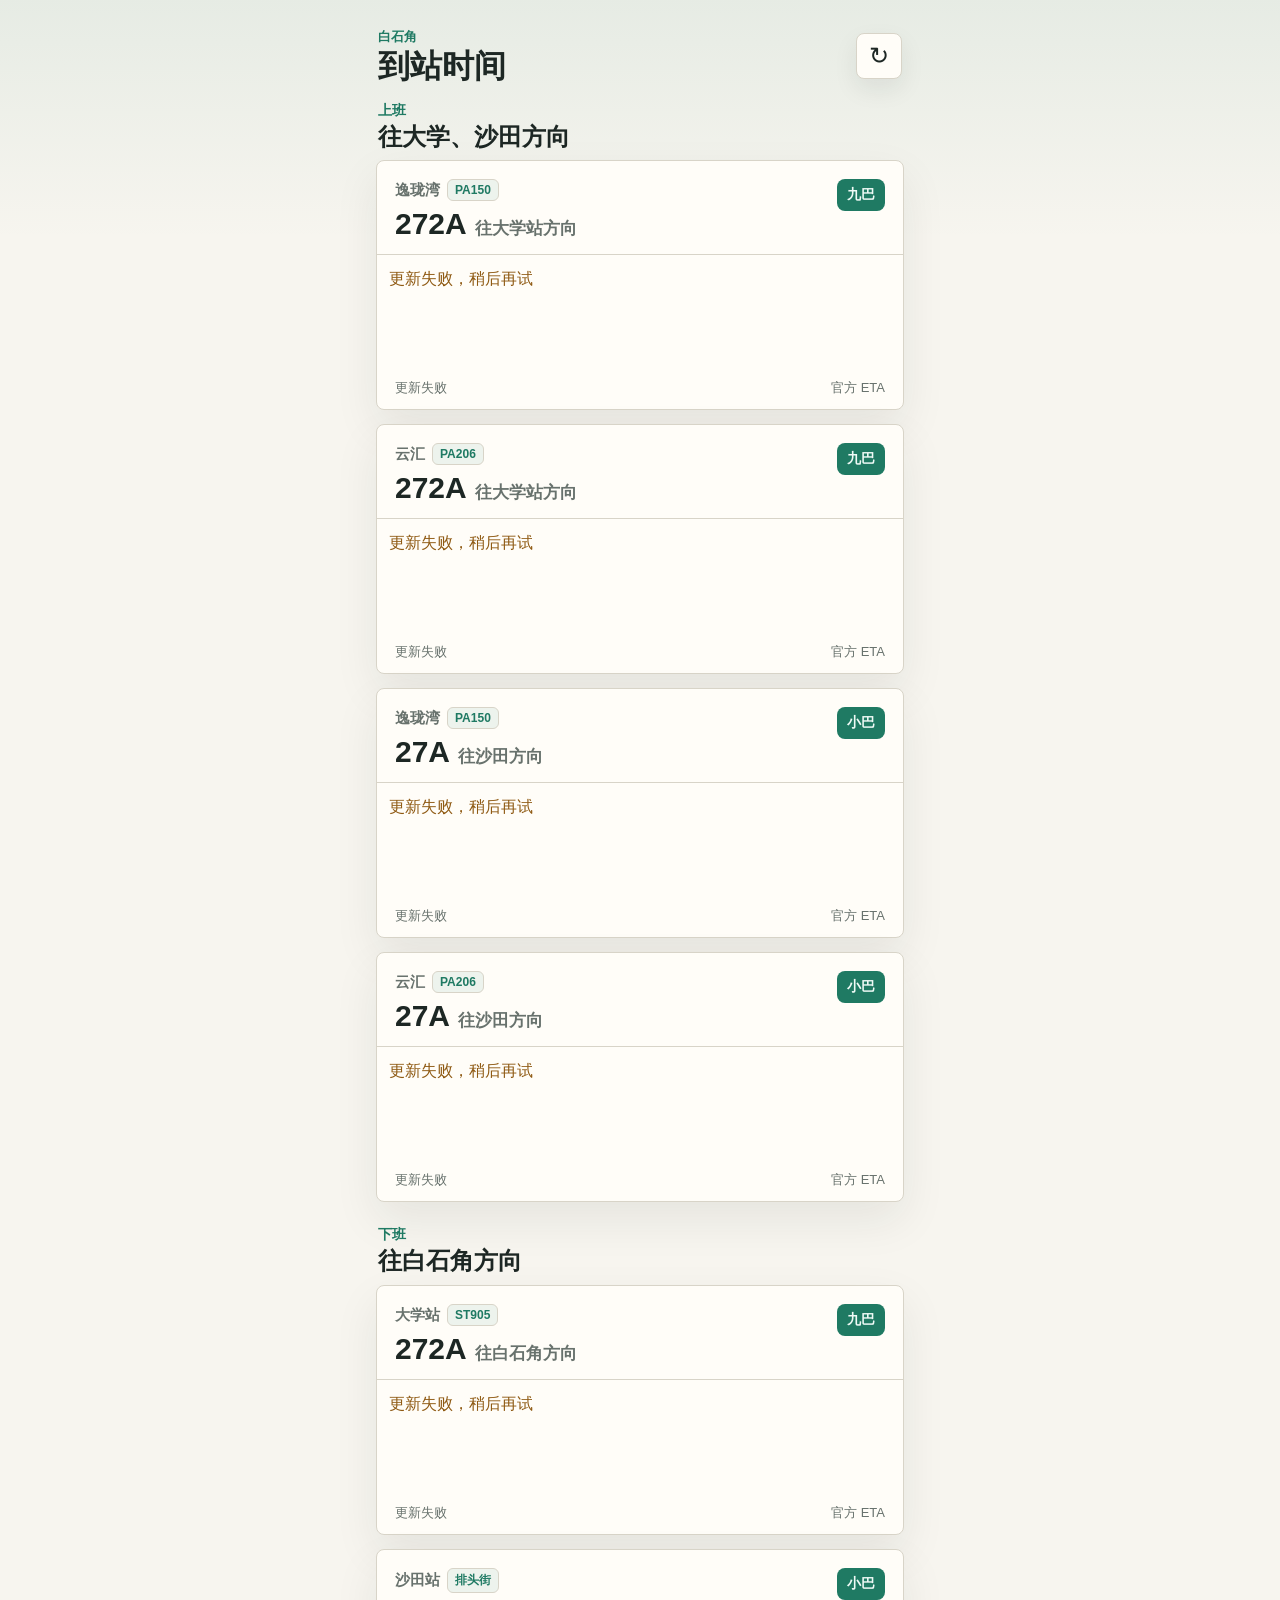
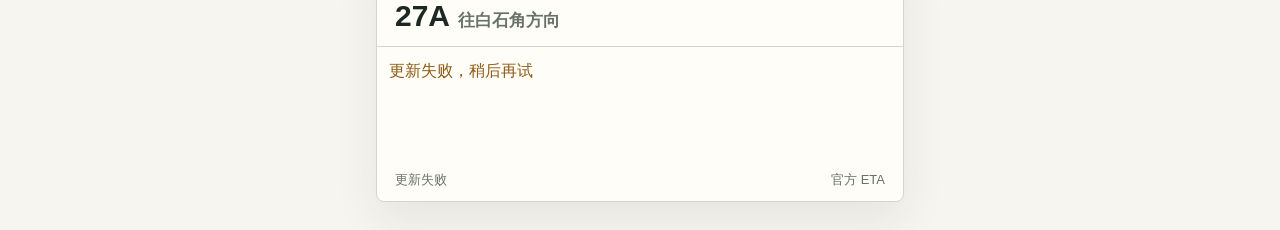
==== index.html @ 4fbfcda8 "Build transit ETA dashboard" ====
<!doctype html>
<html lang="zh-Hans">
  <head>
    <meta charset="utf-8">
    <meta name="viewport" content="width=device-width, initial-scale=1, viewport-fit=cover">
    <meta name="theme-color" content="#f7f5ef">
    <meta name="apple-mobile-web-app-capable" content="yes">
    <meta name="apple-mobile-web-app-title" content="白石角巴士">
    <title>白石角巴士</title>
    <link rel="manifest" href="manifest.webmanifest">
    <link rel="stylesheet" href="styles.css">
  </head>
  <body>
    <main class="app-shell">
      <header class="topbar">
        <div>
          <p class="eyebrow">白石角</p>
          <h1>到站时间</h1>
        </div>
        <button class="icon-button" id="refreshButton" type="button" aria-label="刷新到站时间" title="刷新">
          <span aria-hidden="true">↻</span>
        </button>
      </header>

      <div class="commute-groups" id="stopsRoot" aria-live="polite"></div>
    </main>

    <script src="app.js" defer></script>
  </body>
</html>
---- styles.css ----
:root {
  color-scheme: light;
  --bg: #f7f5ef;
  --ink: #1d2724;
  --muted: #68726d;
  --line: #d8d4c8;
  --panel: #fffdf8;
  --accent: #1f7a63;
  --accent-ink: #effaf6;
  --warn: #8f5a13;
  font-family: -apple-system, BlinkMacSystemFont, "Segoe UI", sans-serif;
}

* {
  box-sizing: border-box;
}

body {
  margin: 0;
  min-height: 100vh;
  background:
    linear-gradient(180deg, rgba(31, 122, 99, 0.08), transparent 240px),
    var(--bg);
  color: var(--ink);
}

button {
  font: inherit;
}

.app-shell {
  width: min(100%, 560px);
  min-height: 100vh;
  margin: 0 auto;
  padding: max(18px, env(safe-area-inset-top)) 16px max(28px, env(safe-area-inset-bottom));
}

.topbar {
  display: flex;
  align-items: center;
  justify-content: space-between;
  gap: 16px;
  padding: 10px 2px 18px;
}

.eyebrow {
  margin: 0 0 4px;
  color: var(--accent);
  font-size: 13px;
  font-weight: 700;
}

h1,
h2,
p {
  margin: 0;
}

h1 {
  font-size: 32px;
  line-height: 1.05;
  letter-spacing: 0;
}

.icon-button {
  display: grid;
  place-items: center;
  width: 46px;
  height: 46px;
  border: 1px solid var(--line);
  border-radius: 8px;
  background: var(--panel);
  color: var(--ink);
  font-size: 24px;
  line-height: 1;
  box-shadow: 0 10px 24px rgba(29, 39, 36, 0.08);
}

.icon-button:active {
  transform: translateY(1px);
}

.icon-button.is-loading span {
  animation: spin 0.9s linear infinite;
}

.commute-groups {
  display: grid;
  gap: 24px;
}

.commute-group {
  display: grid;
  gap: 10px;
}

.group-heading {
  padding: 0 2px;
}

.group-kicker {
  margin-bottom: 4px;
  color: var(--accent);
  font-size: 14px;
  font-weight: 800;
}

.group-title {
  color: var(--ink);
  font-size: 24px;
  line-height: 1.12;
  letter-spacing: 0;
}

.stops-stack {
  display: grid;
  gap: 14px;
}

.stop-panel {
  border: 1px solid var(--line);
  border-radius: 8px;
  background: var(--panel);
  box-shadow: 0 18px 45px rgba(29, 39, 36, 0.08);
  overflow: hidden;
}

.route-heading {
  display: flex;
  align-items: flex-start;
  justify-content: space-between;
  gap: 12px;
  padding: 18px 18px 14px;
  border-bottom: 1px solid var(--line);
}

.stop-name {
  display: flex;
  flex-wrap: wrap;
  align-items: center;
  gap: 7px;
  margin-bottom: 6px;
  color: var(--muted);
  font-size: 15px;
  font-weight: 700;
}

.stop-code {
  padding: 3px 7px;
  border: 1px solid var(--line);
  border-radius: 6px;
  background: rgba(31, 122, 99, 0.08);
  color: var(--accent);
  font-size: 12px;
  font-weight: 800;
}

.route-title {
  display: flex;
  flex-wrap: wrap;
  gap: 8px;
  align-items: baseline;
  font-size: 30px;
  line-height: 1.1;
  letter-spacing: 0;
}

.route-title span {
  color: var(--muted);
  font-size: 17px;
  font-weight: 650;
}

.operator {
  flex: 0 0 auto;
  padding: 7px 10px;
  border-radius: 8px;
  background: var(--accent);
  color: var(--accent-ink);
  font-size: 14px;
  font-weight: 750;
}

.eta-list {
  display: grid;
  grid-template-columns: repeat(3, minmax(0, 1fr));
}

.eta-row,
.loading-row,
.empty-row,
.error-row {
  min-height: 112px;
  padding: 14px 12px;
}

.eta-row {
  display: grid;
  align-content: center;
  gap: 9px;
  border-right: 1px solid var(--line);
}

.eta-row:last-child {
  border-right: 0;
}

.loading-row,
.empty-row,
.error-row {
  grid-column: 1 / -1;
}

.eta-minutes {
  font-size: 27px;
  font-weight: 800;
  line-height: 1.05;
  letter-spacing: 0;
  white-space: nowrap;
}

.eta-minutes small {
  margin-left: 3px;
  color: var(--muted);
  font-size: 13px;
  font-weight: 700;
}

.eta-time {
  display: grid;
  gap: 5px;
  min-width: 0;
  color: var(--muted);
  font-size: 13px;
  line-height: 1.25;
}

.eta-time strong {
  color: var(--ink);
  font-size: 17px;
}

.eta-time span {
  overflow-wrap: anywhere;
}

.loading-row,
.empty-row,
.error-row {
  color: var(--muted);
  font-size: 16px;
}

.error-row {
  color: var(--warn);
}

.status-line {
  display: flex;
  justify-content: space-between;
  gap: 12px;
  padding: 12px 18px;
  color: var(--muted);
  font-size: 13px;
}

@keyframes spin {
  to {
    transform: rotate(360deg);
  }
}

@media (max-width: 380px) {
  .app-shell {
    padding-left: 12px;
    padding-right: 12px;
  }

  h1 {
    font-size: 29px;
  }

  .group-title {
    font-size: 22px;
  }

  .route-title {
    font-size: 27px;
  }

  .eta-row {
    min-height: 104px;
    padding: 12px 8px;
  }

  .eta-minutes {
    font-size: 23px;
  }

  .eta-minutes small,
  .eta-time {
    font-size: 12px;
  }

  .eta-time strong {
    font-size: 16px;
  }
}
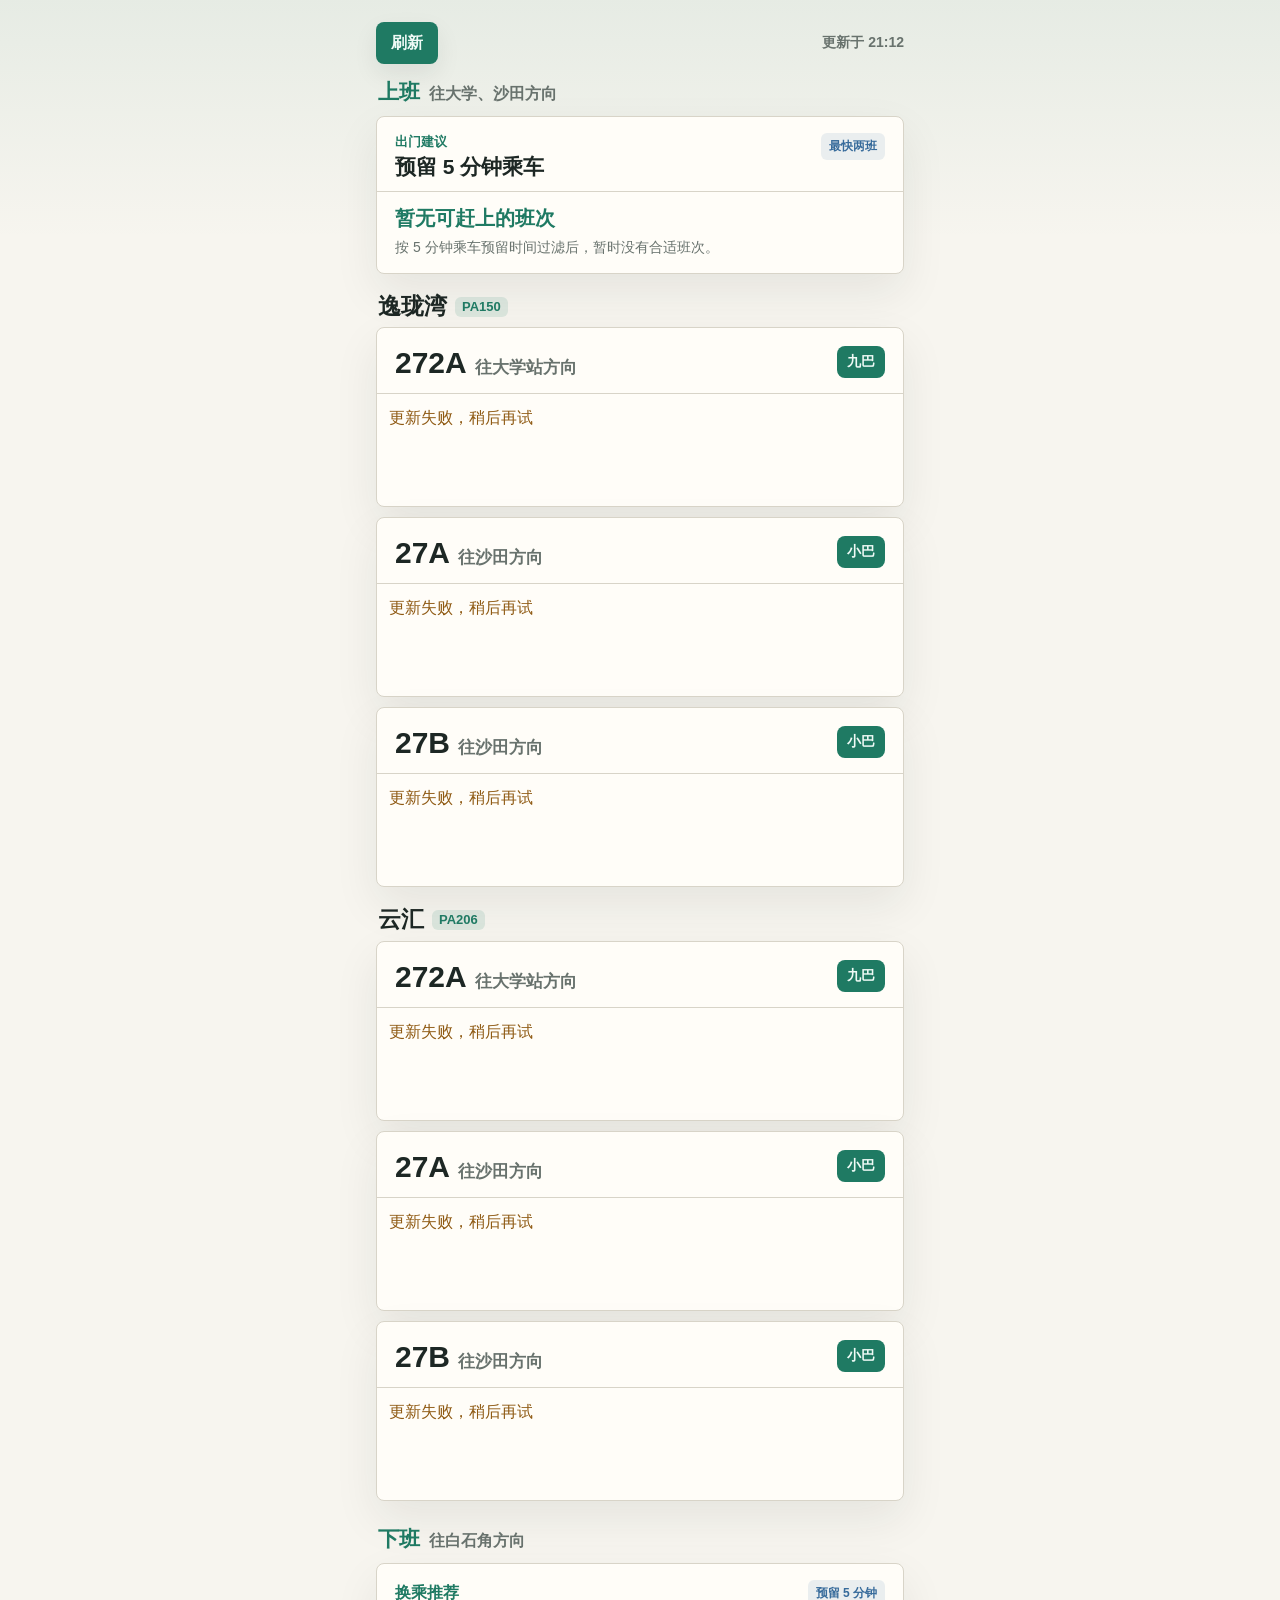
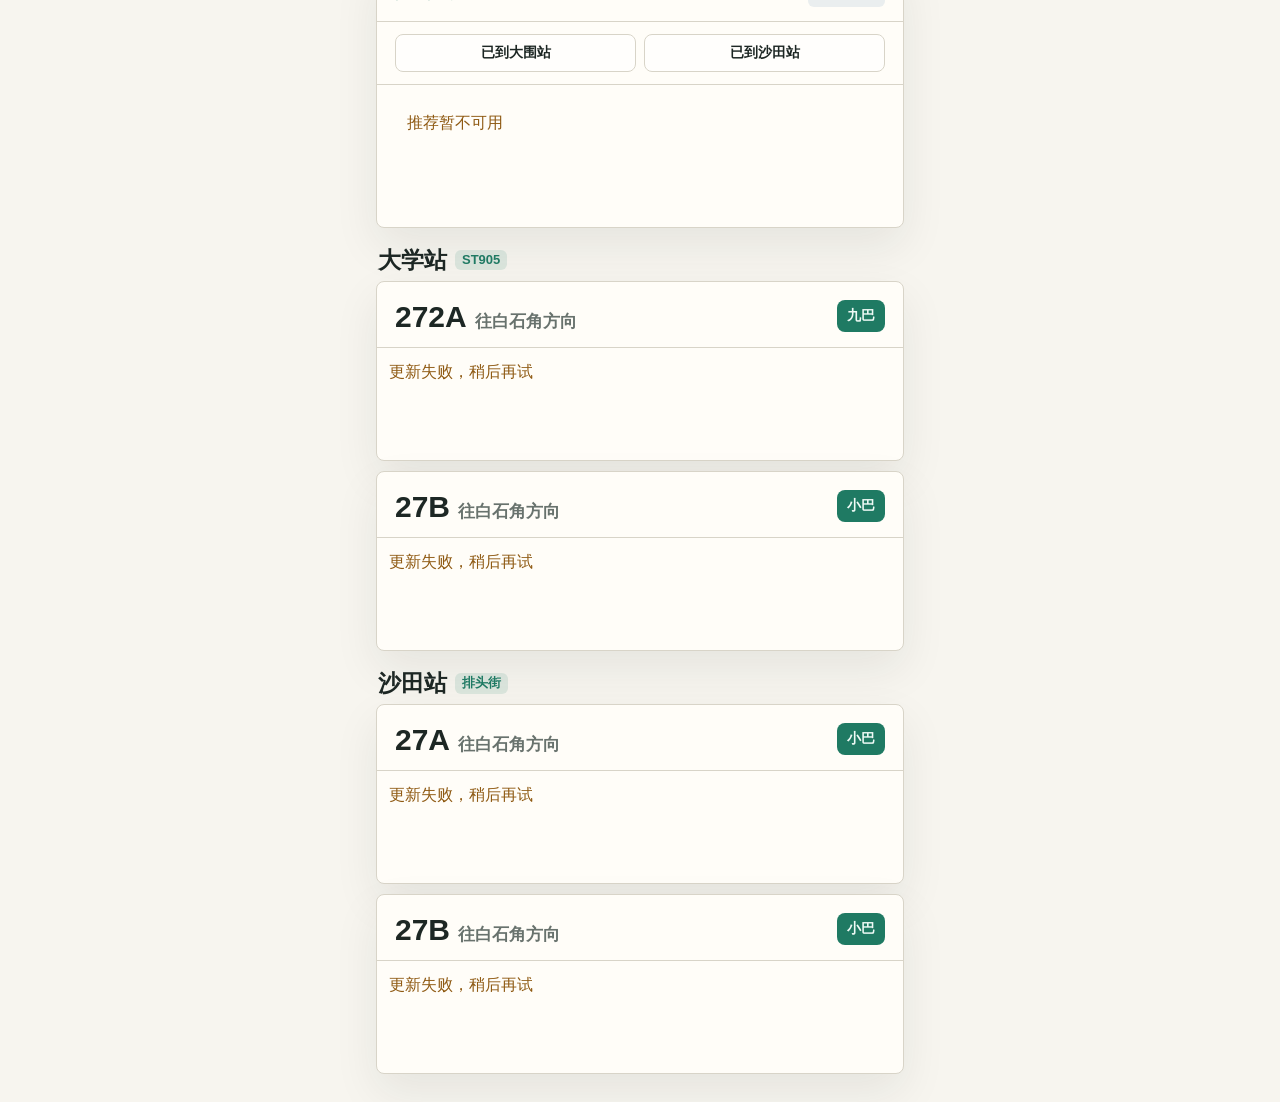
==== commit 5046c1fd: "Apply compact station grouping to main page" ====
--- a/index.html
+++ b/index.html
@@ -13,13 +13,8 @@
   <body>
     <main class="app-shell">
       <header class="topbar">
-        <div>
-          <p class="eyebrow">白石角</p>
-          <h1>到站时间</h1>
-        </div>
-        <button class="icon-button" id="refreshButton" type="button" aria-label="刷新到站时间" title="刷新">
-          <span aria-hidden="true">↻</span>
-        </button>
+        <button class="refresh-button" id="refreshButton" type="button">刷新</button>
+        <span class="topbar-status" id="lastUpdatedAt">等待更新</span>
       </header>
 
       <div class="commute-groups" id="stopsRoot" aria-live="polite"></div>
--- a/styles.css
+++ b/styles.css
@@ -7,6 +7,7 @@
   --panel: #fffdf8;
   --accent: #1f7a63;
   --accent-ink: #effaf6;
+  --info: #376b9b;
   --warn: #8f5a13;
   font-family: -apple-system, BlinkMacSystemFont, "Segoe UI", sans-serif;
 }
@@ -40,81 +41,106 @@
   align-items: center;
   justify-content: space-between;
   gap: 16px;
-  padding: 10px 2px 18px;
-}
-
-.eyebrow {
-  margin: 0 0 4px;
-  color: var(--accent);
-  font-size: 13px;
-  font-weight: 700;
-}
-
-h1,
+  padding: 4px 0 14px;
+}
+
 h2,
 p {
   margin: 0;
 }
 
-h1 {
-  font-size: 32px;
-  line-height: 1.05;
-  letter-spacing: 0;
-}
-
-.icon-button {
-  display: grid;
-  place-items: center;
-  width: 46px;
-  height: 46px;
-  border: 1px solid var(--line);
+.refresh-button {
+  min-height: 42px;
+  padding: 0 15px;
+  border: 0;
   border-radius: 8px;
-  background: var(--panel);
-  color: var(--ink);
-  font-size: 24px;
-  line-height: 1;
+  background: var(--accent);
+  color: var(--accent-ink);
+  font-size: 16px;
+  font-weight: 850;
   box-shadow: 0 10px 24px rgba(29, 39, 36, 0.08);
 }
 
-.icon-button:active {
+.refresh-button:active {
   transform: translateY(1px);
 }
 
-.icon-button.is-loading span {
-  animation: spin 0.9s linear infinite;
-}
-
-.commute-groups {
-  display: grid;
-  gap: 24px;
-}
-
-.commute-group {
-  display: grid;
-  gap: 10px;
-}
-
-.group-heading {
-  padding: 0 2px;
-}
-
-.group-kicker {
-  margin-bottom: 4px;
-  color: var(--accent);
+.refresh-button.is-loading {
+  opacity: 0.72;
+}
+
+.topbar-status {
+  color: var(--muted);
   font-size: 14px;
   font-weight: 800;
 }
 
+.commute-groups {
+  display: grid;
+  gap: 24px;
+}
+
+.commute-group {
+  display: grid;
+  gap: 10px;
+}
+
+.group-heading {
+  display: flex;
+  align-items: baseline;
+  gap: 9px;
+  min-width: 0;
+  padding: 0 2px;
+}
+
+.group-kicker {
+  color: var(--accent);
+  font-size: 21px;
+  font-weight: 850;
+}
+
 .group-title {
+  min-width: 0;
+  color: var(--muted);
+  font-size: 16px;
+  line-height: 1.2;
+  letter-spacing: 0;
+}
+
+.stops-stack {
+  display: grid;
+  gap: 20px;
+}
+
+.stop-group {
+  display: grid;
+  gap: 8px;
+}
+
+.stop-group-title {
+  display: flex;
+  align-items: center;
+  gap: 8px;
+  margin: 0;
+  padding: 0 2px;
   color: var(--ink);
-  font-size: 24px;
-  line-height: 1.12;
+  font-size: 23px;
+  line-height: 1.1;
   letter-spacing: 0;
 }
 
-.stops-stack {
-  display: grid;
-  gap: 14px;
+.stop-group-title b {
+  padding: 3px 7px;
+  border-radius: 6px;
+  background: rgba(31, 122, 99, 0.12);
+  color: var(--accent);
+  font-size: 13px;
+  font-weight: 850;
+}
+
+.route-stack {
+  display: grid;
+  gap: 10px;
 }
 
 .stop-panel {
@@ -125,6 +151,173 @@
   overflow: hidden;
 }
 
+.transfer-advisor {
+  border: 1px solid var(--line);
+  border-radius: 8px;
+  background: var(--panel);
+  box-shadow: 0 18px 45px rgba(29, 39, 36, 0.08);
+  overflow: hidden;
+}
+
+.transfer-heading {
+  display: flex;
+  align-items: flex-start;
+  justify-content: space-between;
+  gap: 12px;
+  padding: 16px 18px 12px;
+  border-bottom: 1px solid var(--line);
+}
+
+.transfer-advisor:not(.departure-advisor) .transfer-heading {
+  align-items: center;
+  padding-bottom: 14px;
+}
+
+.transfer-kicker {
+  margin-bottom: 4px;
+  color: var(--accent);
+  font-size: 13px;
+  font-weight: 800;
+}
+
+.transfer-advisor:not(.departure-advisor) .transfer-kicker {
+  margin-bottom: 0;
+  font-size: 16px;
+}
+
+.transfer-title {
+  margin: 0;
+  font-size: 21px;
+  line-height: 1.15;
+  letter-spacing: 0;
+}
+
+.transfer-rule {
+  flex: 0 0 auto;
+  padding: 5px 8px;
+  border-radius: 6px;
+  background: rgba(55, 107, 155, 0.1);
+  color: var(--info);
+  font-size: 12px;
+  font-weight: 800;
+}
+
+.position-control {
+  display: grid;
+  grid-template-columns: repeat(2, minmax(0, 1fr));
+  gap: 8px;
+  padding: 12px 18px;
+  border-bottom: 1px solid var(--line);
+}
+
+.position-button {
+  min-height: 38px;
+  border: 1px solid var(--line);
+  border-radius: 8px;
+  background: rgba(255, 255, 255, 0.48);
+  color: var(--ink);
+  font-size: 14px;
+  font-weight: 750;
+}
+
+.position-button.is-selected {
+  border-color: var(--accent);
+  background: rgba(31, 122, 99, 0.1);
+  color: var(--accent);
+}
+
+.transfer-result,
+.departure-result {
+  padding: 14px 18px 16px;
+}
+
+.departure-options {
+  display: grid;
+  gap: 12px;
+}
+
+.departure-option {
+  display: grid;
+  gap: 8px;
+  padding-bottom: 12px;
+  border-bottom: 1px solid var(--line);
+}
+
+.departure-option:last-child {
+  padding-bottom: 0;
+  border-bottom: 0;
+}
+
+.recommendation-main {
+  display: grid;
+  gap: 8px;
+}
+
+.recommendation-main--split {
+  grid-template-columns: minmax(138px, 0.85fr) minmax(0, 1.15fr);
+  align-items: start;
+  gap: 12px;
+}
+
+.recommendation-primary,
+.recommendation-context {
+  min-width: 0;
+}
+
+.recommendation-context {
+  display: grid;
+  gap: 8px;
+}
+
+.recommendation-label {
+  color: var(--accent);
+  font-size: 20px;
+  font-weight: 850;
+  line-height: 1.2;
+}
+
+.recommendation-label strong {
+  font-size: 22px;
+}
+
+.recommendation-route {
+  display: flex;
+  flex-wrap: wrap;
+  align-items: center;
+  gap: 7px;
+  margin-top: 8px;
+  font-size: 16px;
+}
+
+.recommendation-route strong {
+  font-size: 24px;
+}
+
+.recommendation-route span:last-child {
+  color: var(--ink);
+  font-weight: 800;
+}
+
+.recommendation-detail {
+  color: var(--muted);
+  font-size: 14px;
+  line-height: 1.35;
+}
+
+.recommendation-alternatives {
+  display: flex;
+  flex-wrap: wrap;
+  gap: 8px;
+  color: var(--muted);
+  font-size: 13px;
+}
+
+.recommendation-alternatives span {
+  padding: 4px 7px;
+  border-radius: 6px;
+  background: rgba(104, 114, 109, 0.1);
+}
+
 .route-heading {
   display: flex;
   align-items: flex-start;
@@ -132,27 +325,6 @@
   gap: 12px;
   padding: 18px 18px 14px;
   border-bottom: 1px solid var(--line);
-}
-
-.stop-name {
-  display: flex;
-  flex-wrap: wrap;
-  align-items: center;
-  gap: 7px;
-  margin-bottom: 6px;
-  color: var(--muted);
-  font-size: 15px;
-  font-weight: 700;
-}
-
-.stop-code {
-  padding: 3px 7px;
-  border: 1px solid var(--line);
-  border-radius: 6px;
-  background: rgba(31, 122, 99, 0.08);
-  color: var(--accent);
-  font-size: 12px;
-  font-weight: 800;
 }
 
 .route-title {
@@ -226,6 +398,18 @@
   font-weight: 700;
 }
 
+.eta-row--fast .eta-minutes {
+  color: var(--accent);
+}
+
+.eta-row--slow .eta-minutes {
+  color: var(--warn);
+}
+
+.eta-row--via .eta-minutes {
+  color: var(--info);
+}
+
 .eta-time {
   display: grid;
   gap: 5px;
@@ -240,6 +424,39 @@
   font-size: 17px;
 }
 
+.eta-meta {
+  display: flex;
+  flex-wrap: wrap;
+  align-items: center;
+  gap: 5px;
+}
+
+.eta-badge {
+  display: inline-flex;
+  align-items: center;
+  min-height: 18px;
+  padding: 2px 5px;
+  border-radius: 5px;
+  font-size: 11px;
+  font-weight: 800;
+  line-height: 1;
+}
+
+.eta-badge--fast {
+  background: rgba(31, 122, 99, 0.12);
+  color: var(--accent);
+}
+
+.eta-badge--slow {
+  background: rgba(143, 90, 19, 0.12);
+  color: var(--warn);
+}
+
+.eta-badge--via {
+  background: rgba(55, 107, 155, 0.12);
+  color: var(--info);
+}
+
 .eta-time span {
   overflow-wrap: anywhere;
 }
@@ -253,21 +470,6 @@
 
 .error-row {
   color: var(--warn);
-}
-
-.status-line {
-  display: flex;
-  justify-content: space-between;
-  gap: 12px;
-  padding: 12px 18px;
-  color: var(--muted);
-  font-size: 13px;
-}
-
-@keyframes spin {
-  to {
-    transform: rotate(360deg);
-  }
 }
 
 @media (max-width: 380px) {
@@ -276,12 +478,8 @@
     padding-right: 12px;
   }
 
-  h1 {
-    font-size: 29px;
-  }
-
   .group-title {
-    font-size: 22px;
+    font-size: 15px;
   }
 
   .route-title {
@@ -305,4 +503,13 @@
   .eta-time strong {
     font-size: 16px;
   }
-}
+
+  .recommendation-main--split {
+    grid-template-columns: 1fr;
+    gap: 10px;
+  }
+
+  .recommendation-route {
+    margin-top: 6px;
+  }
+}
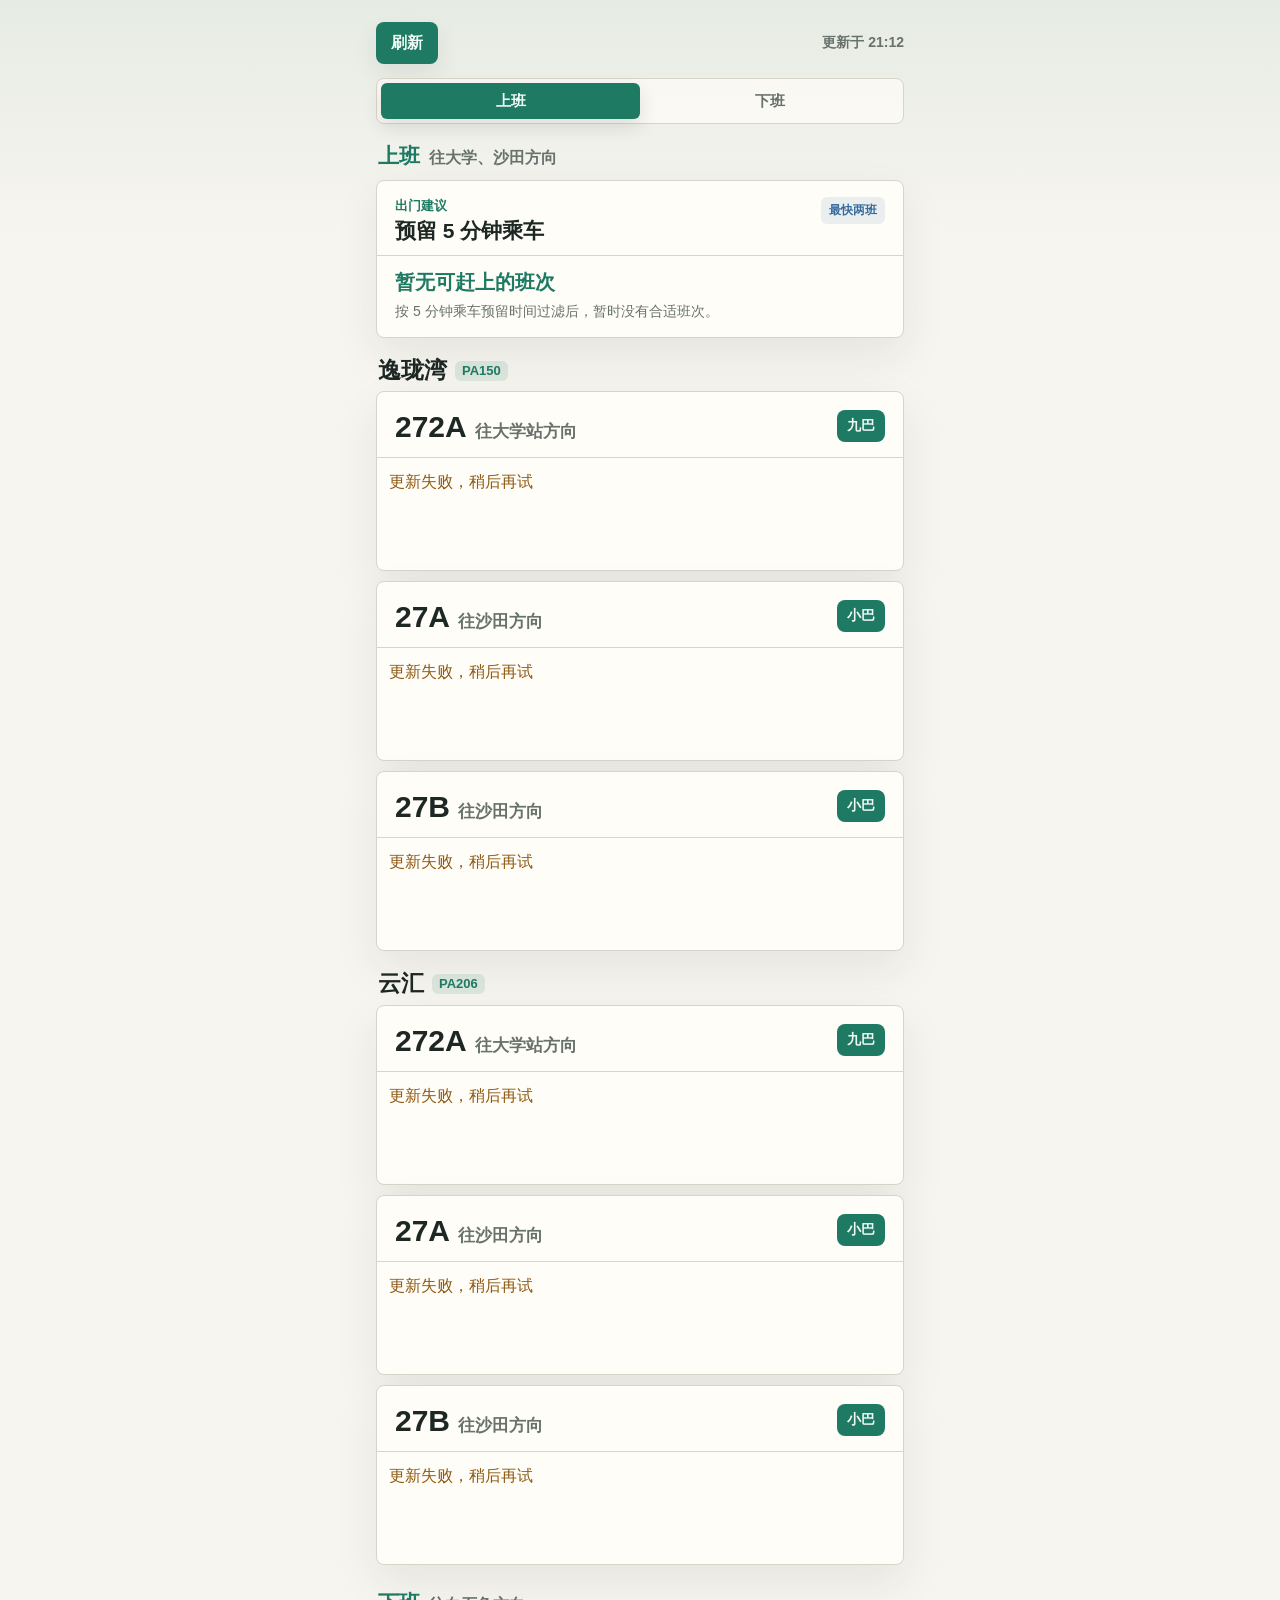
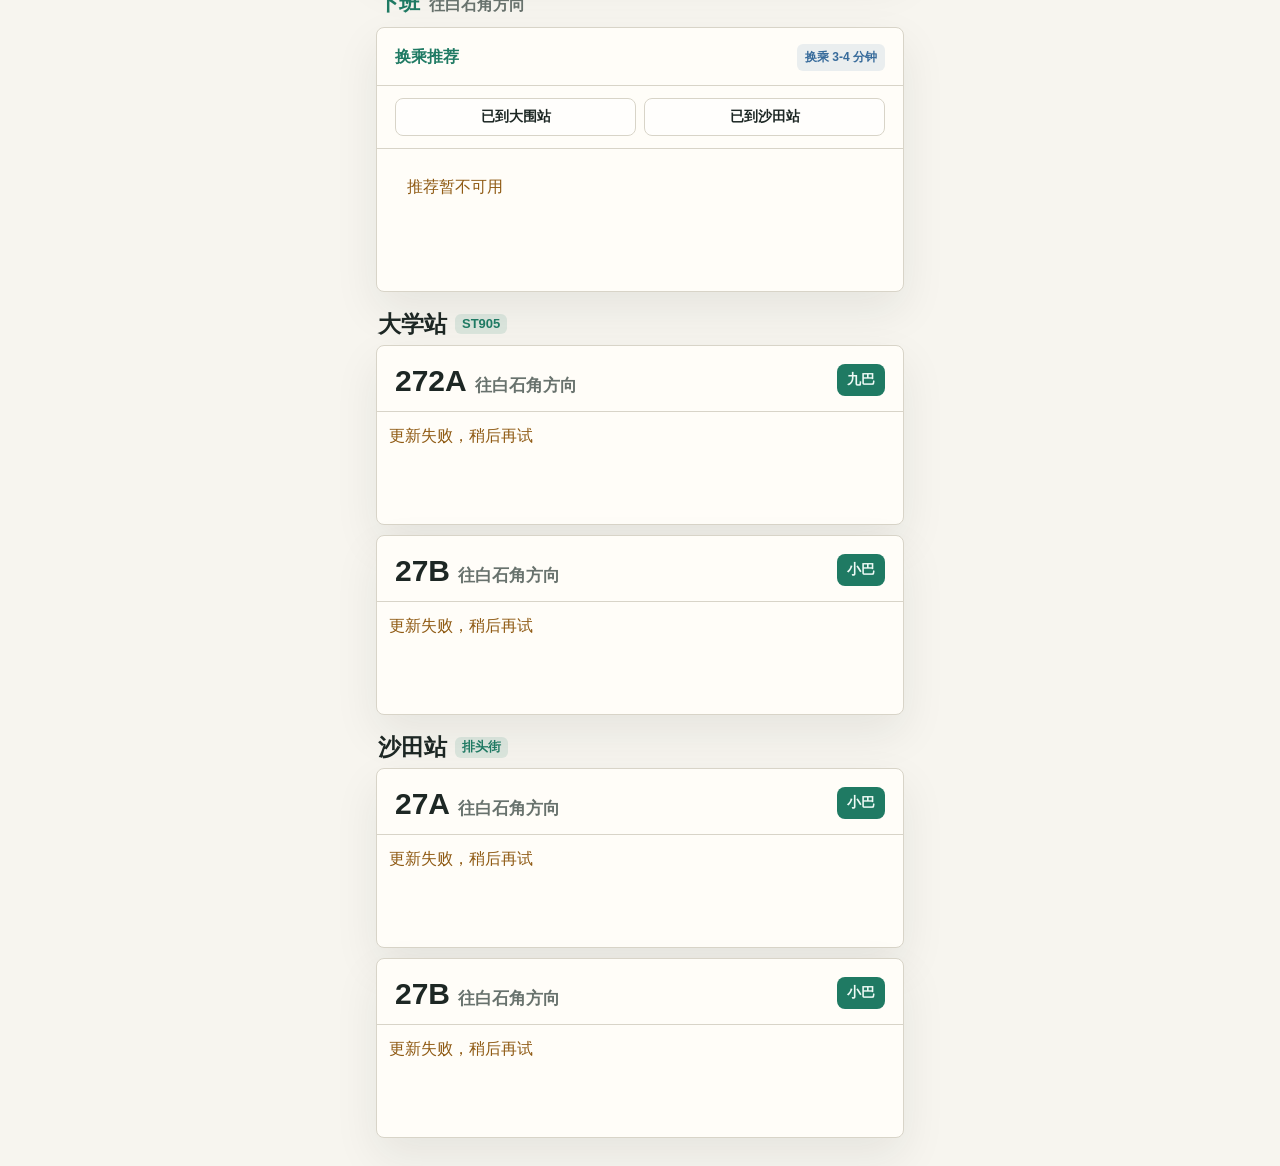
==== commit 82181c1d: "Add commute view switch and station transfer times" ====
--- a/index.html
+++ b/index.html
@@ -17,6 +17,11 @@
         <span class="topbar-status" id="lastUpdatedAt">等待更新</span>
       </header>
 
+      <nav class="view-switch" aria-label="通勤方向">
+        <button class="view-switch-button is-active" type="button" data-view="workbound" aria-pressed="true">上班</button>
+        <button class="view-switch-button" type="button" data-view="homebound" aria-pressed="false">下班</button>
+      </nav>
+
       <div class="commute-groups" id="stopsRoot" aria-live="polite"></div>
     </main>
 
--- a/styles.css
+++ b/styles.css
@@ -75,6 +75,49 @@
   font-weight: 800;
 }
 
+.view-switch {
+  position: relative;
+  display: grid;
+  grid-template-columns: repeat(2, minmax(0, 1fr));
+  gap: 0;
+  margin-bottom: 18px;
+  padding: 4px;
+  border: 1px solid var(--line);
+  border-radius: 8px;
+  background: rgba(255, 253, 248, 0.72);
+}
+
+.view-switch::before {
+  content: "";
+  position: absolute;
+  inset: 4px auto 4px 4px;
+  width: calc(50% - 4px);
+  border-radius: 6px;
+  background: var(--accent);
+  box-shadow: 0 8px 18px rgba(29, 39, 36, 0.12);
+  transition: transform 0.18s ease;
+}
+
+.view-switch[data-active-view="homebound"]::before {
+  transform: translateX(100%);
+}
+
+.view-switch-button {
+  position: relative;
+  z-index: 1;
+  min-height: 36px;
+  border: 0;
+  border-radius: 6px;
+  background: transparent;
+  color: var(--muted);
+  font-size: 15px;
+  font-weight: 850;
+}
+
+.view-switch-button.is-active {
+  color: var(--accent-ink);
+}
+
 .commute-groups {
   display: grid;
   gap: 24px;
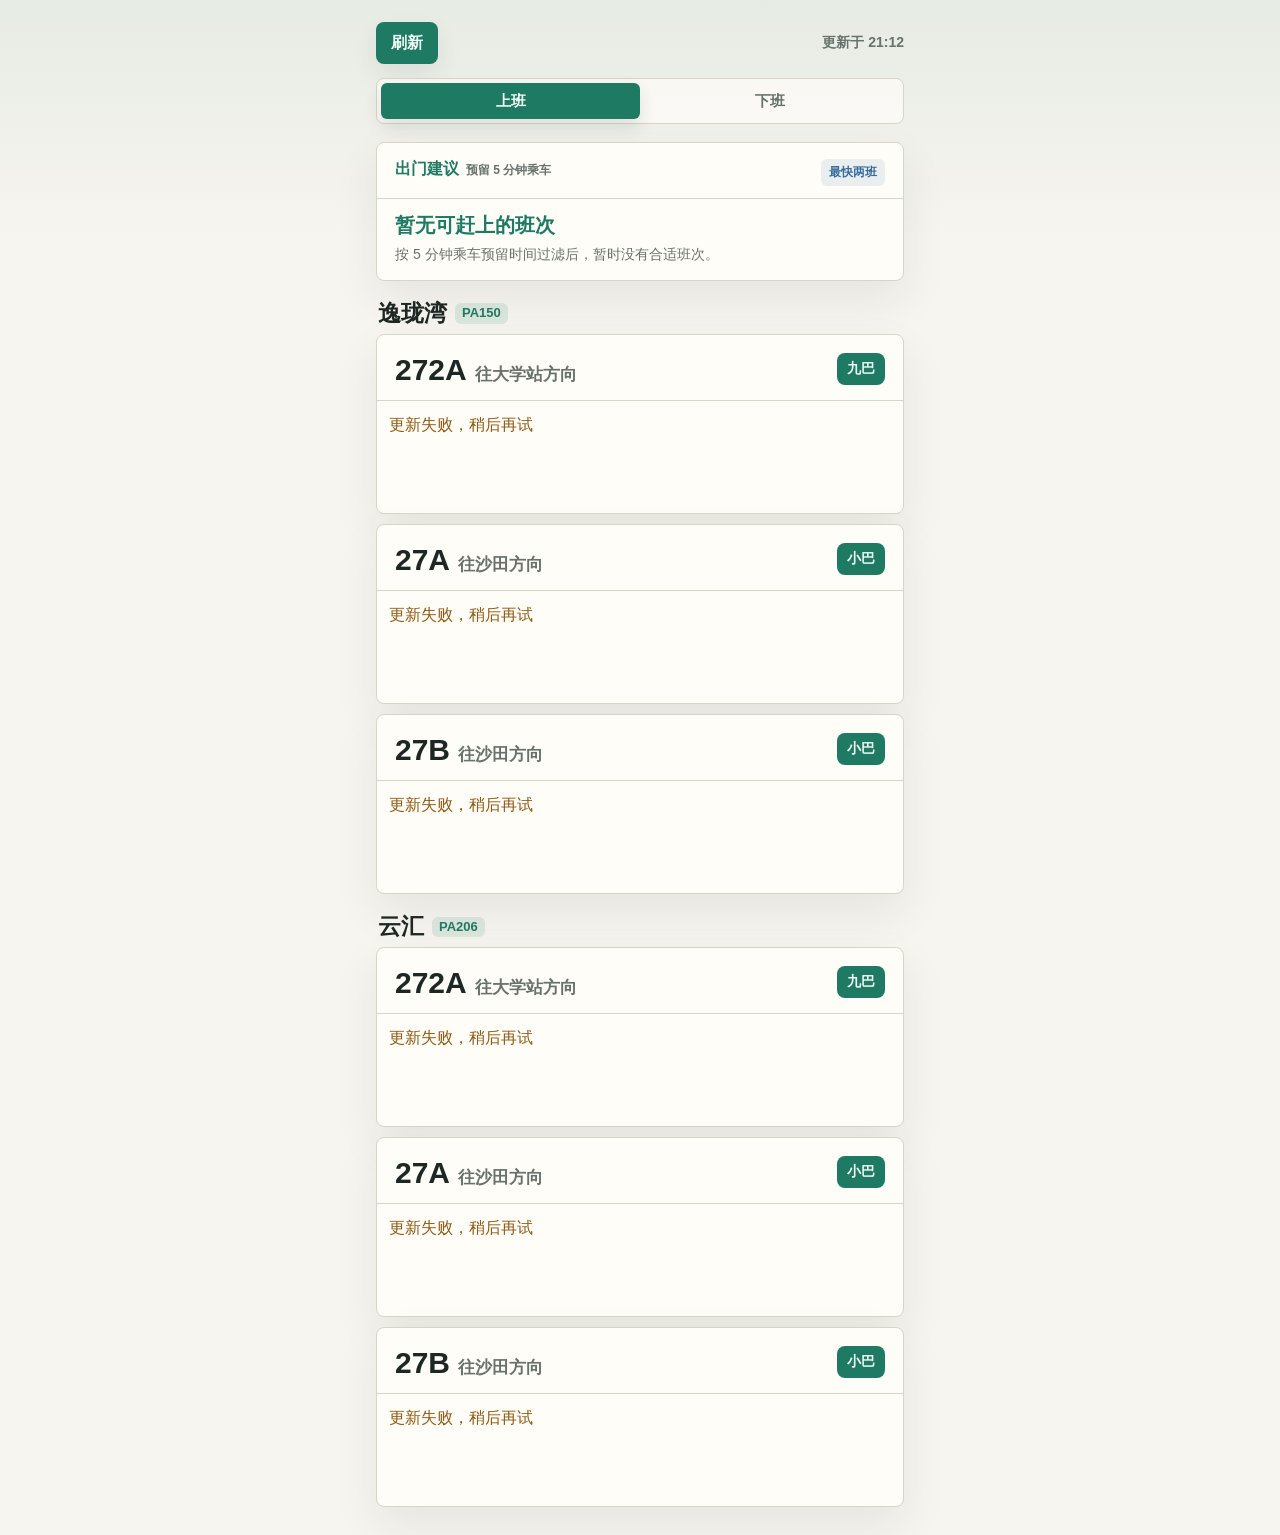
==== commit 18116dd4: "Add iPhone app icons" ====
--- a/index.html
+++ b/index.html
@@ -8,6 +8,10 @@
     <meta name="apple-mobile-web-app-title" content="白石角巴士">
     <title>白石角巴士</title>
     <link rel="manifest" href="manifest.webmanifest">
+    <link rel="apple-touch-icon" sizes="180x180" href="assets/icons/apple-touch-icon.png">
+    <link rel="icon" type="image/png" sizes="32x32" href="assets/icons/favicon-32x32.png">
+    <link rel="icon" type="image/png" sizes="16x16" href="assets/icons/favicon-16x16.png">
+    <link rel="shortcut icon" href="assets/icons/favicon.ico">
     <link rel="stylesheet" href="styles.css">
   </head>
   <body>
--- a/styles.css
+++ b/styles.css
@@ -128,6 +128,10 @@
   gap: 10px;
 }
 
+.commute-group[hidden] {
+  display: none;
+}
+
 .group-heading {
   display: flex;
   align-items: baseline;
@@ -194,6 +198,10 @@
   overflow: hidden;
 }
 
+.stop-panel[hidden] {
+  display: none;
+}
+
 .transfer-advisor {
   border: 1px solid var(--line);
   border-radius: 8px;
@@ -223,9 +231,57 @@
   font-weight: 800;
 }
 
+.departure-kicker {
+  display: flex;
+  flex-wrap: wrap;
+  align-items: baseline;
+  gap: 7px;
+  margin-bottom: 0;
+  font-size: 16px;
+}
+
+.departure-kicker span {
+  color: var(--muted);
+  font-size: 12px;
+  font-weight: 750;
+}
+
 .transfer-advisor:not(.departure-advisor) .transfer-kicker {
   margin-bottom: 0;
   font-size: 16px;
+}
+
+.transfer-heading-actions {
+  display: flex;
+  align-items: center;
+  justify-content: flex-end;
+  gap: 6px;
+  flex: 0 0 auto;
+  white-space: nowrap;
+}
+
+.mtr-status-badge {
+  display: inline-flex;
+  align-items: center;
+  min-height: 23px;
+  padding: 3px 7px;
+  border: 1px solid transparent;
+  border-radius: 6px;
+  font-size: 12px;
+  font-weight: 800;
+  line-height: 1.2;
+}
+
+.mtr-status-badge.is-ok {
+  border-color: rgba(31, 122, 99, 0.3);
+  background: rgba(31, 122, 99, 0.1);
+  color: var(--accent);
+}
+
+.mtr-status-badge.is-warn {
+  border-color: rgba(143, 49, 49, 0.28);
+  background: rgba(143, 49, 49, 0.1);
+  color: #8f3131;
 }
 
 .transfer-title {
@@ -296,6 +352,10 @@
   gap: 8px;
 }
 
+.recommendation-main--stacked {
+  gap: 10px;
+}
+
 .recommendation-main--split {
   grid-template-columns: minmax(138px, 0.85fr) minmax(0, 1.15fr);
   align-items: start;
@@ -319,8 +379,46 @@
   line-height: 1.2;
 }
 
+.recommendation-label--transfer {
+  display: flex;
+  flex-wrap: wrap;
+  align-items: baseline;
+  gap: 0;
+}
+
+.recommendation-label--transfer span {
+  color: var(--muted);
+  font-size: inherit;
+  font-weight: 500;
+}
+
 .recommendation-label strong {
-  font-size: 22px;
+  font-size: inherit;
+}
+
+.recommendation-summary {
+  display: flex;
+  align-items: baseline;
+  justify-content: center;
+  gap: 5px;
+  min-width: 0;
+  overflow: hidden;
+  color: var(--accent);
+  font-size: 17px;
+  font-weight: 850;
+  line-height: 1.2;
+  white-space: nowrap;
+}
+
+.recommendation-summary span {
+  color: var(--muted);
+  font-size: inherit;
+  font-weight: 500;
+}
+
+.recommendation-summary strong {
+  flex: 0 0 auto;
+  font-size: inherit;
 }
 
 .recommendation-route {
@@ -345,6 +443,130 @@
   color: var(--muted);
   font-size: 14px;
   line-height: 1.35;
+}
+
+.transfer-plan-list {
+  display: grid;
+  grid-template-columns: repeat(2, minmax(0, 1fr));
+  gap: 8px;
+}
+
+.transfer-plan {
+  display: grid;
+  align-content: center;
+  gap: 4px;
+  min-width: 0;
+  padding: 8px 9px;
+  border: 1px solid var(--line);
+  border-radius: 8px;
+  background: rgba(255, 255, 255, 0.45);
+}
+
+.transfer-plan.is-recommended {
+  border-color: rgba(31, 122, 99, 0.28);
+  background: rgba(31, 122, 99, 0.08);
+}
+
+.transfer-plan-title {
+  display: flex;
+  align-items: center;
+  gap: 6px;
+  min-width: 0;
+  color: var(--accent);
+  font-size: 14px;
+  line-height: 1.2;
+}
+
+.transfer-plan-title strong {
+  font-size: inherit;
+}
+
+.transfer-plan-title span {
+  color: var(--muted);
+  font-size: 12px;
+  font-weight: 750;
+}
+
+.transfer-plan p {
+  display: flex;
+  flex-wrap: wrap;
+  align-items: baseline;
+  gap: 4px 6px;
+  margin: 0;
+  color: var(--muted);
+  font-size: 12px;
+  font-weight: 650;
+  line-height: 1.35;
+}
+
+.transfer-plan p strong {
+  color: var(--accent);
+  font-size: 15px;
+  font-weight: 850;
+}
+
+.transfer-plan p em {
+  color: var(--muted);
+  font-style: normal;
+  font-weight: 500;
+}
+
+.transfer-plan-detail {
+  display: grid;
+  gap: 2px;
+}
+
+.transfer-plan-detail span {
+  white-space: nowrap;
+}
+
+.departure-option-top {
+  display: grid;
+  grid-template-columns: minmax(0, 1fr) minmax(118px, 0.85fr);
+  align-items: end;
+  gap: 10px;
+}
+
+.departure-copy {
+  display: grid;
+  gap: 4px;
+  min-width: 0;
+}
+
+.departure-plan-label {
+  color: var(--accent);
+  font-size: 17px;
+  font-weight: 850;
+  line-height: 1.2;
+}
+
+.departure-origin {
+  display: block;
+  min-width: 0;
+  font-size: 17px;
+  font-weight: 850;
+  line-height: 1.2;
+  white-space: nowrap;
+}
+
+.departure-boarding {
+  display: grid;
+  gap: 2px;
+  min-width: 0;
+  color: var(--muted);
+  font-size: 14px;
+  font-weight: 700;
+  line-height: 1.35;
+  text-align: right;
+}
+
+.departure-boarding strong {
+  color: var(--accent);
+  font-weight: 850;
+}
+
+.departure-route-line {
+  white-space: nowrap;
 }
 
 .recommendation-alternatives {
@@ -552,6 +774,10 @@
     gap: 10px;
   }
 
+  .transfer-plan-list {
+    grid-template-columns: 1fr;
+  }
+
   .recommendation-route {
     margin-top: 6px;
   }
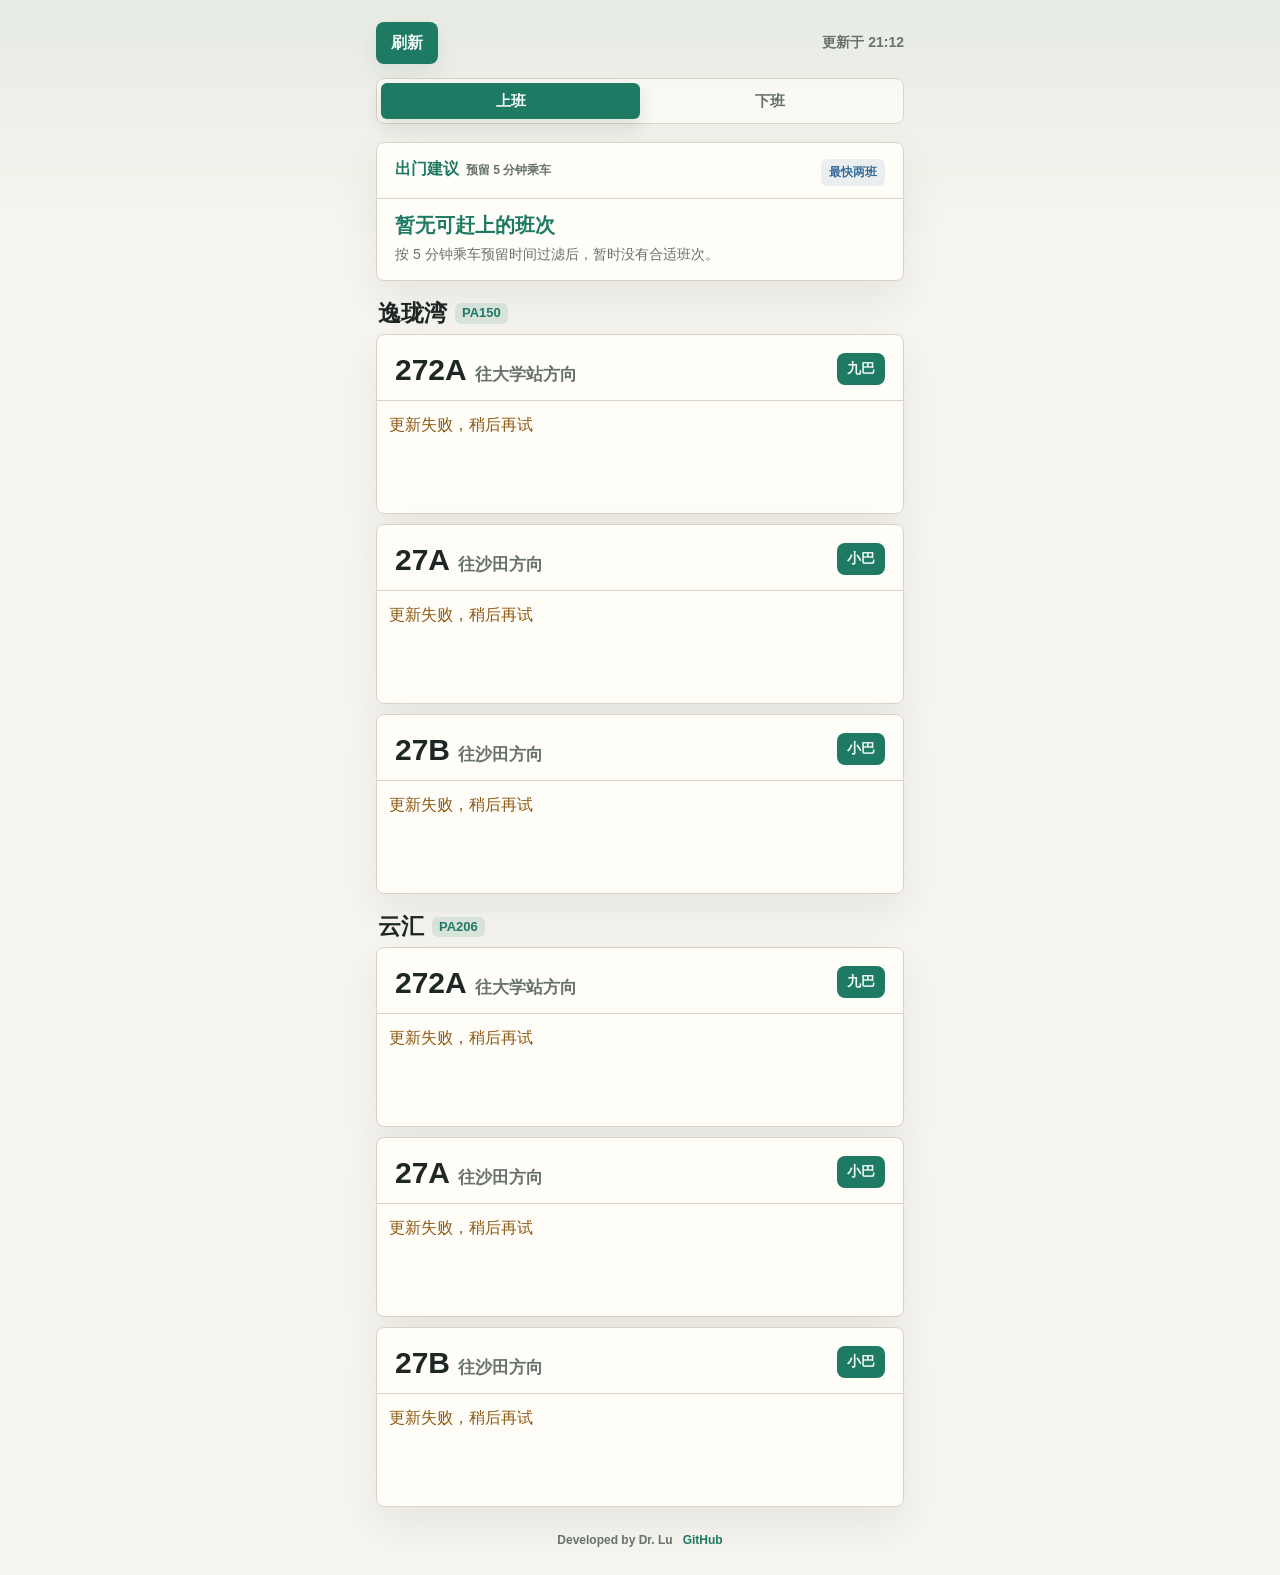
==== commit f5bb2b87: "Add project overview and footer attribution" ====
--- a/index.html
+++ b/index.html
@@ -27,6 +27,11 @@
       </nav>
 
       <div class="commute-groups" id="stopsRoot" aria-live="polite"></div>
+
+      <footer class="app-footer">
+        <span>Developed by Dr. Lu</span>
+        <a href="https://github.com/qiuyuluuu/hk-transit-eta" target="_blank" rel="noopener noreferrer">GitHub</a>
+      </footer>
     </main>
 
     <script src="app.js" defer></script>
--- a/styles.css
+++ b/styles.css
@@ -132,6 +132,29 @@
   display: none;
 }
 
+.app-footer {
+  display: flex;
+  flex-wrap: wrap;
+  justify-content: center;
+  gap: 6px 10px;
+  margin-top: 24px;
+  padding: 2px 0 0;
+  color: var(--muted);
+  font-size: 12px;
+  font-weight: 650;
+}
+
+.app-footer a {
+  color: var(--accent);
+  font-weight: 800;
+  text-decoration: none;
+}
+
+.app-footer a:focus-visible,
+.app-footer a:hover {
+  text-decoration: underline;
+}
+
 .group-heading {
   display: flex;
   align-items: baseline;
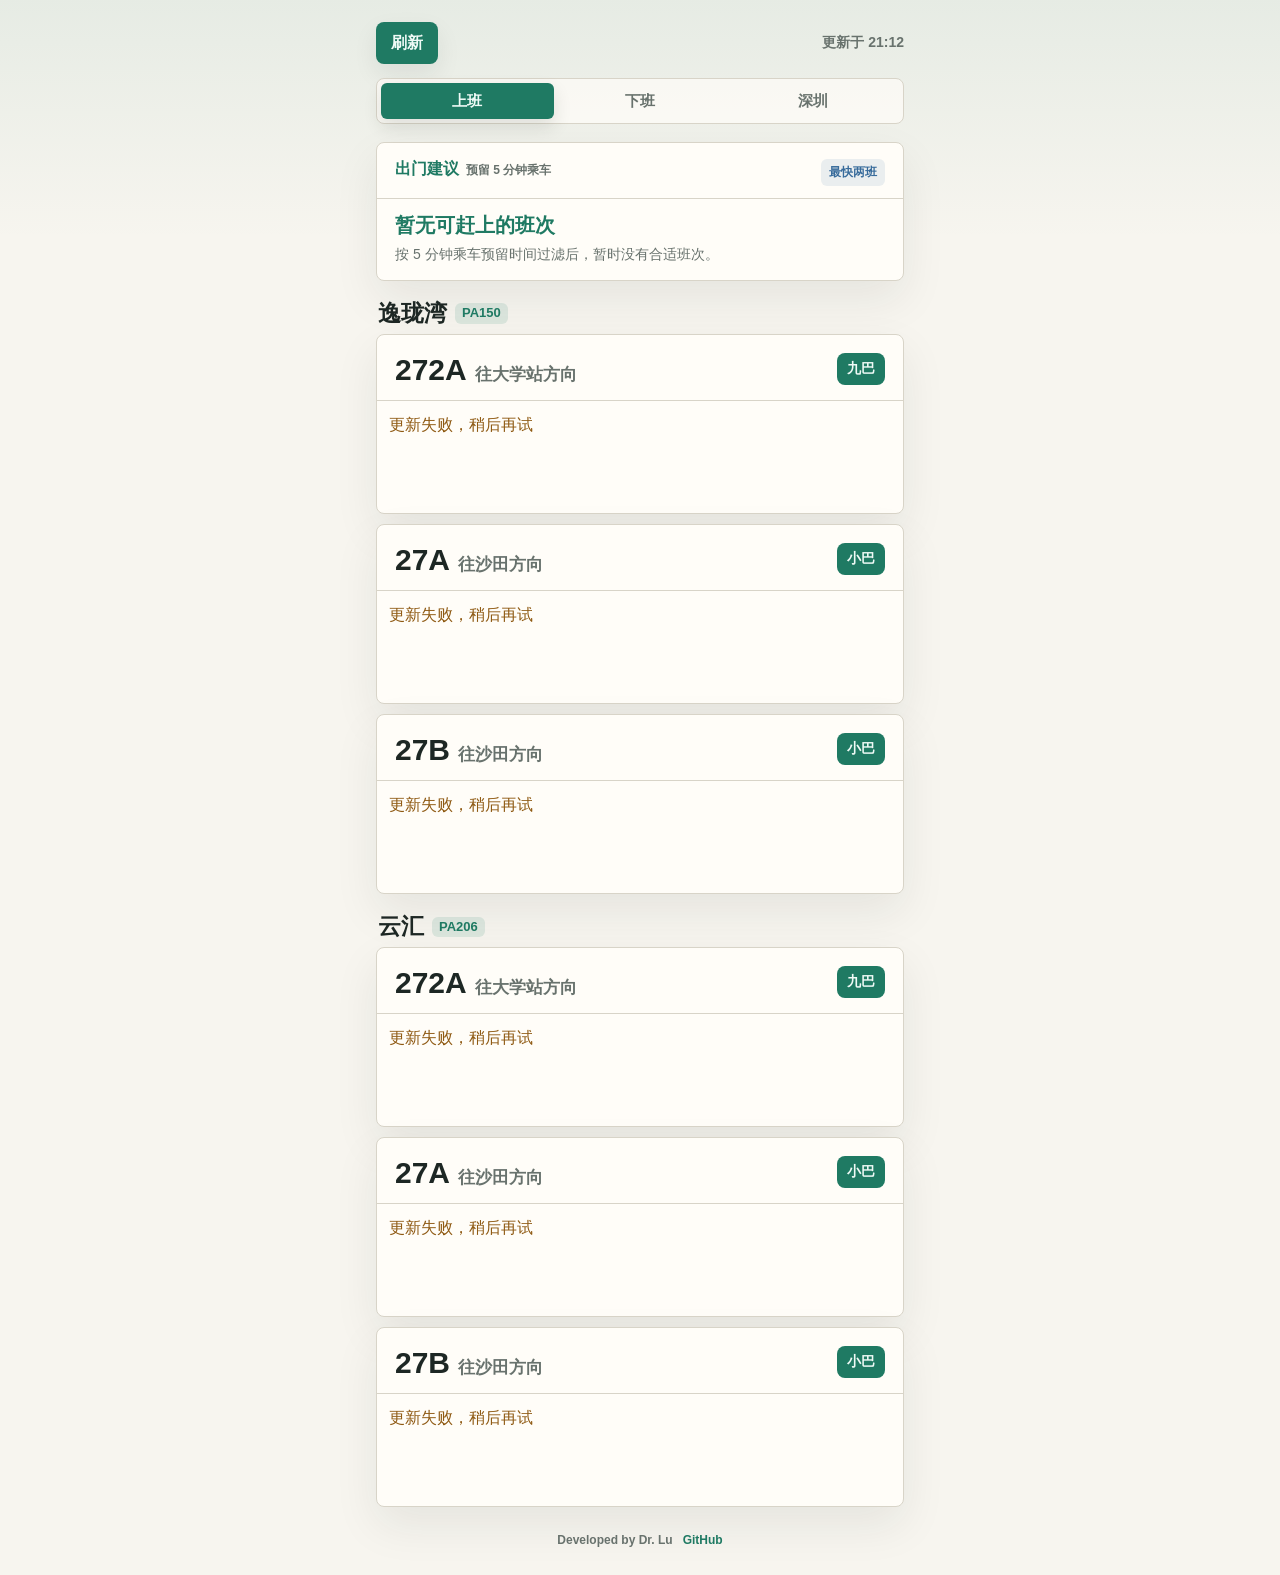
==== commit af81038c: "Add B12 Shenzhen trip view" ====
--- a/index.html
+++ b/index.html
@@ -21,9 +21,10 @@
         <span class="topbar-status" id="lastUpdatedAt">等待更新</span>
       </header>
 
-      <nav class="view-switch" aria-label="通勤方向">
+      <nav class="view-switch" aria-label="出行方向">
         <button class="view-switch-button is-active" type="button" data-view="workbound" aria-pressed="true">上班</button>
         <button class="view-switch-button" type="button" data-view="homebound" aria-pressed="false">下班</button>
+        <button class="view-switch-button" type="button" data-view="shenzhen" aria-pressed="false">深圳</button>
       </nav>
 
       <div class="commute-groups" id="stopsRoot" aria-live="polite"></div>
--- a/styles.css
+++ b/styles.css
@@ -78,7 +78,7 @@
 .view-switch {
   position: relative;
   display: grid;
-  grid-template-columns: repeat(2, minmax(0, 1fr));
+  grid-template-columns: repeat(3, minmax(0, 1fr));
   gap: 0;
   margin-bottom: 18px;
   padding: 4px;
@@ -91,7 +91,7 @@
   content: "";
   position: absolute;
   inset: 4px auto 4px 4px;
-  width: calc(50% - 4px);
+  width: calc(33.333333% - 2.666667px);
   border-radius: 6px;
   background: var(--accent);
   box-shadow: 0 8px 18px rgba(29, 39, 36, 0.12);
@@ -100,6 +100,10 @@
 
 .view-switch[data-active-view="homebound"]::before {
   transform: translateX(100%);
+}
+
+.view-switch[data-active-view="shenzhen"]::before {
+  transform: translateX(200%);
 }
 
 .view-switch-button {
